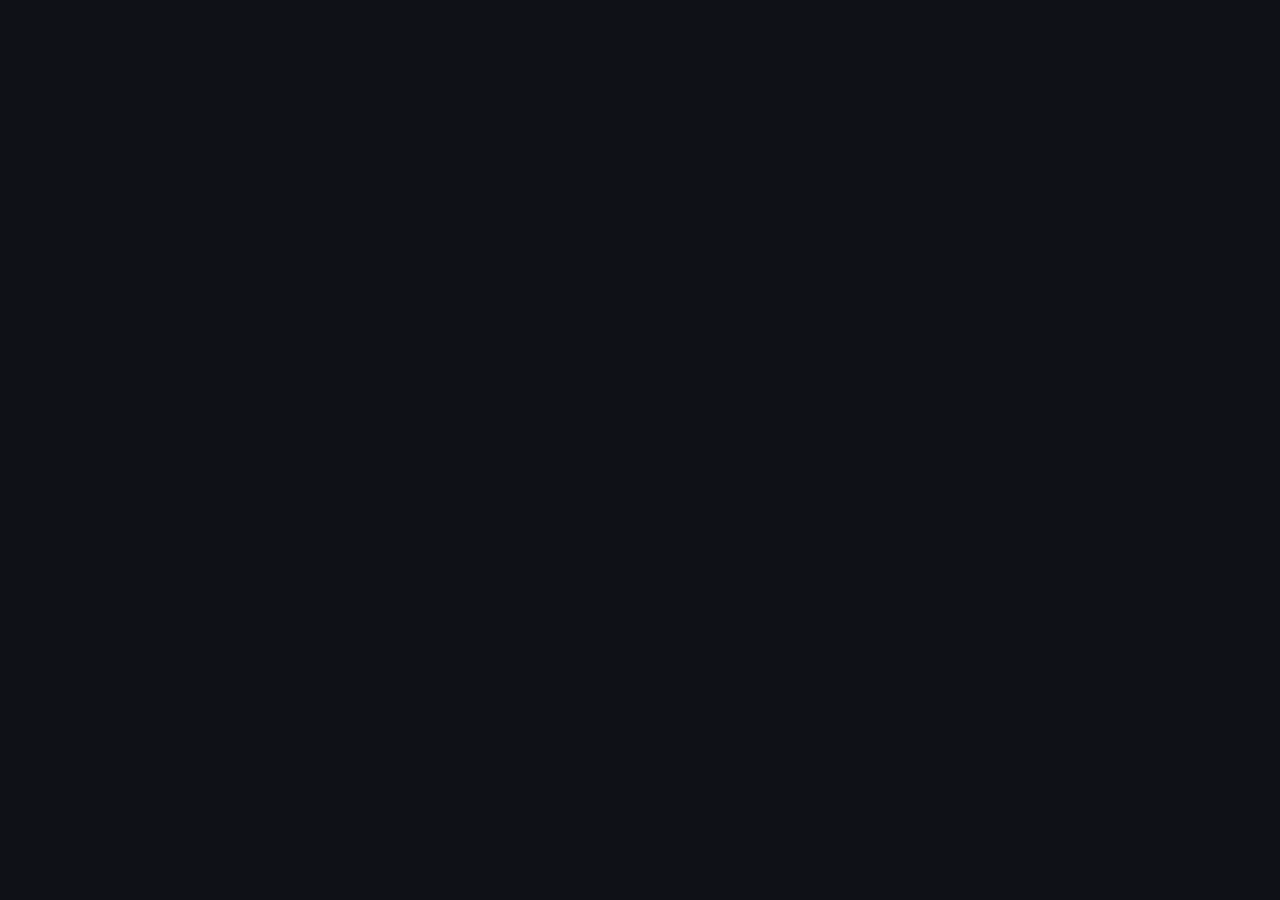
==== ru/index.html @ 12e65e0e "init: project structure Made-with: Cursor" ====
<!DOCTYPE html>
<html lang="en">
<head>
  <meta charset="UTF-8">
  <meta name="viewport" content="width=device-width, initial-scale=1.0">
  <title>AppHarbor Studio</title>
  <link rel="stylesheet" href="/assets/css/main.css">
</head>
<body>
  <!-- TODO: content -->
  <script src="/assets/js/i18n.js"></script>
  <script src="/assets/js/main.js"></script>
</body>
</html>
---- assets/css/main.css ----
:root {
  --color-bg:       #0F1117;
  --color-surface:  #1A1D27;
  --color-accent:   #4A9EFF;
  --color-accent-2: #00D4AA;
  --color-text:     #E8EAF0;
  --color-muted:    #8B90A0;

  --font-heading: 'Inter', sans-serif;
  --font-body:    'Inter', sans-serif;

  --radius:   12px;
  --radius-sm: 6px;
  --spacing:  1rem;
}

*, *::before, *::after { box-sizing: border-box; margin: 0; padding: 0; }
html { font-size: 16px; scroll-behavior: smooth; }
body { background: var(--color-bg); color: var(--color-text); font-family: var(--font-body); line-height: 1.6; }
img { max-width: 100%; display: block; }
a { color: var(--color-accent); text-decoration: none; }
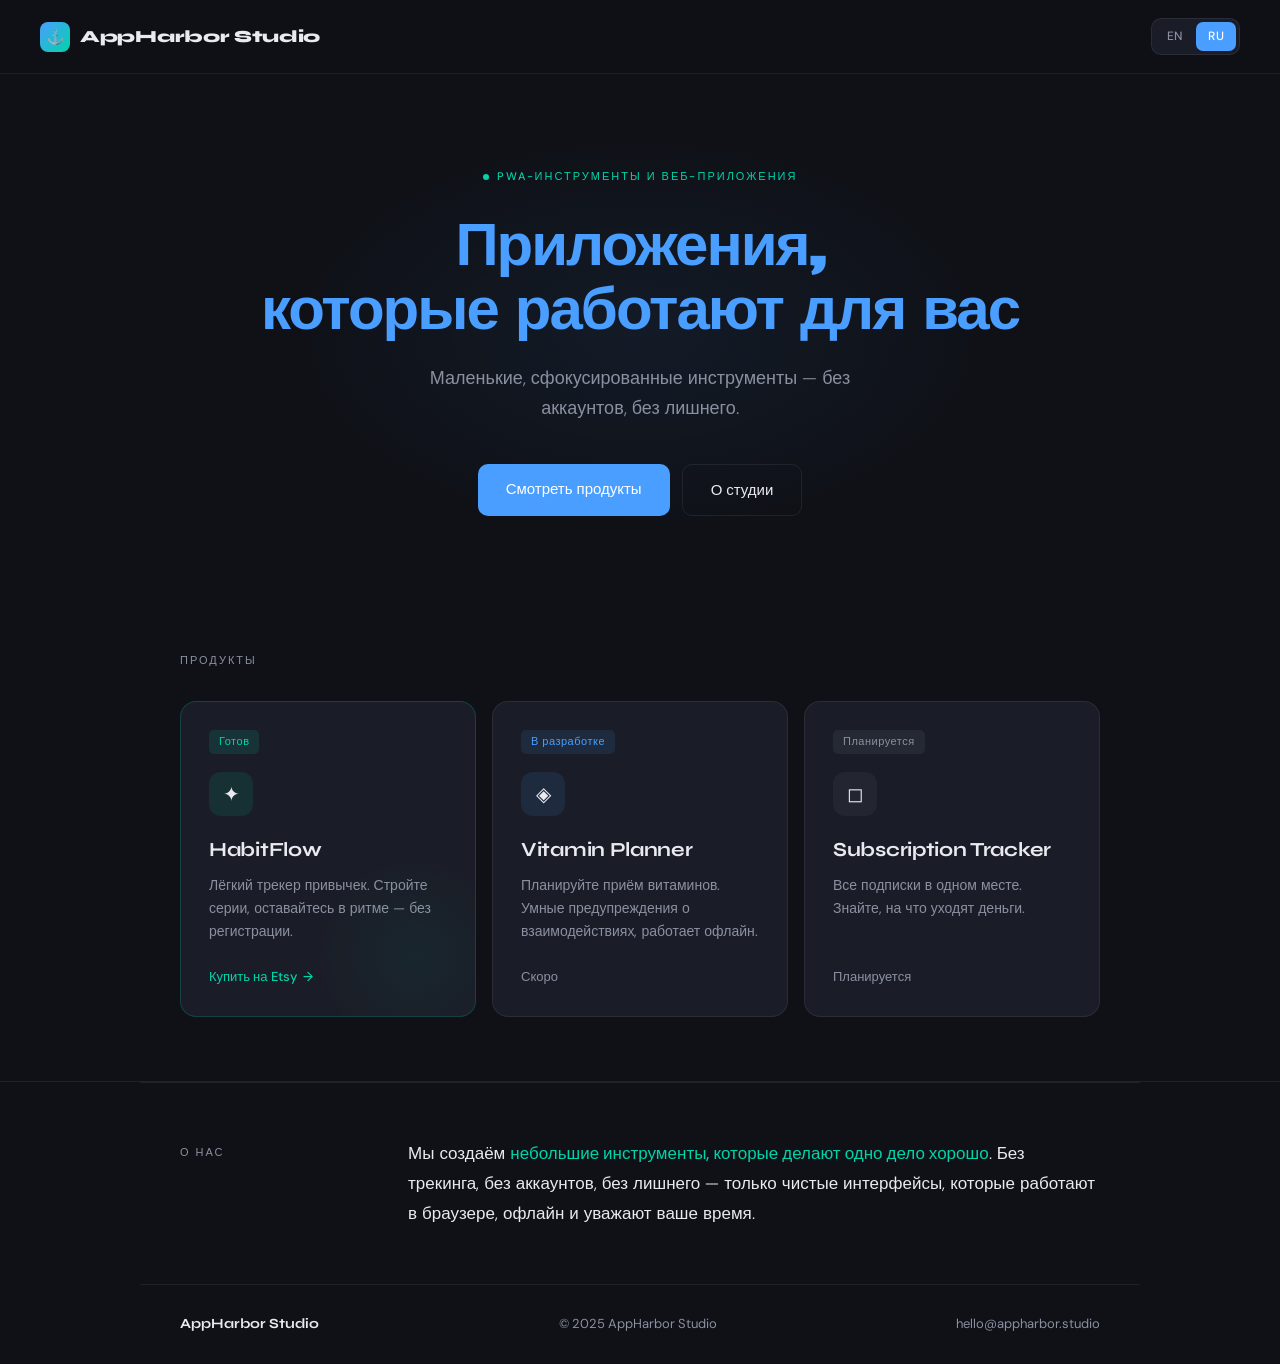
==== commit 711e42eb: "feat: homepage EN/RU, English-first landing, file://-safe paths Made-with: Cursor" ====
--- a/ru/index.html
+++ b/ru/index.html
@@ -1,14 +1,627 @@
 <!DOCTYPE html>
-<html lang="en">
+<html lang="ru">
 <head>
   <meta charset="UTF-8">
   <meta name="viewport" content="width=device-width, initial-scale=1.0">
-  <title>AppHarbor Studio</title>
-  <link rel="stylesheet" href="/assets/css/main.css">
+  <title>AppHarbor Studio — PWA-инструменты и веб-приложения</title>
+  <meta name="description" content="Небольшие PWA-инструменты, которые работают где угодно. Без аккаунтов и лишнего — приложения с офлайн-режимом, уважающие ваше время.">
+  <meta property="og:title" content="AppHarbor Studio">
+  <meta property="og:description" content="Небольшие PWA-инструменты, которые работают где угодно.">
+  <meta property="og:url" content="https://appharbor.studio/ru/">
+  <meta property="og:type" content="website">
+  <link rel="preconnect" href="https://fonts.googleapis.com">
+  <link rel="preconnect" href="https://fonts.gstatic.com" crossorigin>
+  <link href="https://fonts.googleapis.com/css2?family=Syne:wght@400;700;800&family=DM+Sans:ital,opsz,wght@0,9..40,300;0,9..40,400;0,9..40,500;1,9..40,300&display=swap" rel="stylesheet">
+  <style>
+    /* ─── Reset & variables ─── */
+    *, *::before, *::after { box-sizing: border-box; margin: 0; padding: 0; }
+
+    :root {
+      --color-bg:       #0F1117;
+      --color-surface:  #1A1D27;
+      --color-accent:   #4A9EFF;
+      --color-accent-2: #00D4AA;
+      --color-text:     #E8EAF0;
+      --color-muted:    #8B90A0;
+      --border:         rgba(255, 255, 255, 0.07);
+      --font-heading:   'Syne', sans-serif;
+      --font-body:      'DM Sans', sans-serif;
+      --radius:         16px;
+      --radius-sm:      10px;
+      --max-w:          1000px;
+    }
+
+    html { font-size: 16px; scroll-behavior: smooth; }
+
+    body {
+      background: var(--color-bg);
+      color: var(--color-text);
+      font-family: var(--font-body);
+      line-height: 1.6;
+      -webkit-font-smoothing: antialiased;
+    }
+
+    img { max-width: 100%; display: block; }
+    a { color: var(--color-accent); text-decoration: none; }
+
+    /* ─── Nav ─── */
+    .nav {
+      position: sticky;
+      top: 0;
+      z-index: 100;
+      display: flex;
+      align-items: center;
+      justify-content: space-between;
+      padding: 18px 40px;
+      border-bottom: 1px solid var(--border);
+      background: rgba(15, 17, 23, 0.88);
+      backdrop-filter: blur(14px);
+      -webkit-backdrop-filter: blur(14px);
+    }
+
+    .nav-logo {
+      display: flex;
+      align-items: center;
+      gap: 10px;
+      font-family: var(--font-heading);
+      font-weight: 800;
+      font-size: 17px;
+      letter-spacing: -0.3px;
+      color: var(--color-text);
+      text-decoration: none;
+    }
+
+    .nav-logo-icon {
+      width: 30px;
+      height: 30px;
+      border-radius: 8px;
+      background: linear-gradient(135deg, var(--color-accent) 0%, var(--color-accent-2) 100%);
+      display: flex;
+      align-items: center;
+      justify-content: center;
+      font-size: 15px;
+      flex-shrink: 0;
+    }
+
+    .lang-toggle {
+      display: flex;
+      gap: 2px;
+      background: var(--color-surface);
+      border: 1px solid var(--border);
+      border-radius: var(--radius-sm);
+      padding: 3px;
+    }
+
+    .lang-btn {
+      padding: 5px 12px;
+      border-radius: 7px;
+      font-size: 12px;
+      font-weight: 500;
+      letter-spacing: 0.3px;
+      cursor: pointer;
+      color: var(--color-muted);
+      border: none;
+      background: none;
+      font-family: var(--font-body);
+      transition: all 0.2s;
+    }
+
+    .lang-btn.active,
+    .lang-btn:hover {
+      background: var(--color-accent);
+      color: #fff;
+    }
+
+    .lang-toggle a.lang-btn {
+      color: var(--color-muted);
+    }
+
+    .lang-toggle a.lang-btn.active,
+    .lang-toggle a.lang-btn:hover {
+      color: #fff;
+    }
+
+    /* ─── Hero ─── */
+    .hero-wrap {
+      position: relative;
+      overflow: hidden;
+    }
+
+    .hero-glow {
+      position: absolute;
+      width: 700px;
+      height: 400px;
+      border-radius: 50%;
+      background: radial-gradient(ellipse, rgba(74, 158, 255, 0.07) 0%, transparent 70%);
+      left: 50%;
+      transform: translateX(-50%);
+      top: 60px;
+      pointer-events: none;
+    }
+
+    .hero {
+      padding: 88px 40px 72px;
+      max-width: var(--max-w);
+      margin: 0 auto;
+      text-align: center;
+      position: relative;
+    }
+
+    .hero-eyebrow {
+      display: inline-flex;
+      align-items: center;
+      gap: 8px;
+      font-size: 11px;
+      font-weight: 500;
+      letter-spacing: 2px;
+      text-transform: uppercase;
+      color: var(--color-accent-2);
+      margin-bottom: 28px;
+    }
+
+    .hero-eyebrow-dot {
+      width: 6px;
+      height: 6px;
+      border-radius: 50%;
+      background: var(--color-accent-2);
+      flex-shrink: 0;
+    }
+
+    .hero h1 {
+      font-family: var(--font-heading);
+      font-size: clamp(38px, 6vw, 60px);
+      font-weight: 800;
+      line-height: 1.07;
+      letter-spacing: -2px;
+      margin-bottom: 22px;
+    }
+
+    .hero h1 span { color: var(--color-accent); }
+
+    .hero-sub {
+      font-size: 18px;
+      color: var(--color-muted);
+      line-height: 1.65;
+      max-width: 500px;
+      margin: 0 auto 40px;
+      font-weight: 300;
+    }
+
+    .cta-group {
+      display: flex;
+      gap: 12px;
+      justify-content: center;
+      flex-wrap: wrap;
+    }
+
+    .btn-primary {
+      padding: 13px 28px;
+      background: var(--color-accent);
+      color: #fff;
+      border-radius: var(--radius-sm);
+      font-weight: 500;
+      font-size: 15px;
+      border: none;
+      cursor: pointer;
+      font-family: var(--font-body);
+      transition: opacity 0.2s, transform 0.15s;
+      text-decoration: none;
+      display: inline-block;
+    }
+
+    .btn-primary:hover { opacity: 0.85; transform: translateY(-1px); }
+    .btn-primary:active { transform: translateY(0); }
+
+    .btn-ghost {
+      padding: 13px 28px;
+      background: transparent;
+      color: var(--color-text);
+      border-radius: var(--radius-sm);
+      font-weight: 500;
+      font-size: 15px;
+      border: 1px solid var(--border);
+      cursor: pointer;
+      font-family: var(--font-body);
+      transition: border-color 0.2s, transform 0.15s;
+      text-decoration: none;
+      display: inline-block;
+    }
+
+    .btn-ghost:hover { border-color: rgba(255,255,255,0.2); transform: translateY(-1px); }
+
+    /* ─── Section shared ─── */
+    .section {
+      padding: 64px 40px;
+      max-width: var(--max-w);
+      margin: 0 auto;
+    }
+
+    .section-label {
+      font-size: 11px;
+      font-weight: 500;
+      letter-spacing: 2px;
+      text-transform: uppercase;
+      color: var(--color-muted);
+      margin-bottom: 32px;
+    }
+
+    /* ─── Products ─── */
+    .products-grid {
+      display: grid;
+      grid-template-columns: repeat(auto-fit, minmax(280px, 1fr));
+      gap: 16px;
+    }
+
+    .product-card {
+      background: var(--color-surface);
+      border: 1px solid var(--border);
+      border-radius: var(--radius);
+      padding: 28px;
+      cursor: pointer;
+      transition: border-color 0.25s, transform 0.25s;
+      position: relative;
+      overflow: hidden;
+      display: flex;
+      flex-direction: column;
+    }
+
+    .product-card:hover {
+      border-color: rgba(74, 158, 255, 0.3);
+      transform: translateY(-2px);
+    }
+
+    .product-card.ready { border-color: rgba(0, 212, 170, 0.2); }
+    .product-card.ready:hover { border-color: rgba(0, 212, 170, 0.45); }
+
+    .card-glow {
+      position: absolute;
+      width: 200px;
+      height: 200px;
+      border-radius: 50%;
+      background: radial-gradient(ellipse, rgba(0, 212, 170, 0.05) 0%, transparent 70%);
+      right: -40px;
+      bottom: -40px;
+      pointer-events: none;
+    }
+
+    .card-tag {
+      display: inline-block;
+      padding: 3px 10px;
+      border-radius: 5px;
+      font-size: 11px;
+      font-weight: 500;
+      letter-spacing: 0.5px;
+      margin-bottom: 18px;
+      align-self: flex-start;
+    }
+
+    .tag-ready    { background: rgba(0, 212, 170, 0.12); color: var(--color-accent-2); }
+    .tag-building { background: rgba(74, 158, 255, 0.10); color: var(--color-accent); }
+    .tag-planned  { background: rgba(139, 144, 160, 0.10); color: var(--color-muted); }
+
+    .card-icon {
+      width: 44px;
+      height: 44px;
+      border-radius: 12px;
+      margin-bottom: 18px;
+      display: flex;
+      align-items: center;
+      justify-content: center;
+      font-size: 20px;
+      flex-shrink: 0;
+    }
+
+    .icon-habit   { background: rgba(0, 212, 170, 0.10); }
+    .icon-vitamin { background: rgba(74, 158, 255, 0.10); }
+    .icon-sub     { background: rgba(139, 144, 160, 0.08); }
+
+    .card-title {
+      font-family: var(--font-heading);
+      font-size: 20px;
+      font-weight: 700;
+      letter-spacing: -0.3px;
+      margin-bottom: 8px;
+    }
+
+    .card-desc {
+      font-size: 14px;
+      color: var(--color-muted);
+      line-height: 1.65;
+      margin-bottom: 24px;
+      flex: 1;
+    }
+
+    .card-link {
+      display: inline-flex;
+      align-items: center;
+      gap: 6px;
+      font-size: 13px;
+      font-weight: 500;
+      color: var(--color-accent-2);
+      transition: gap 0.2s;
+      align-self: flex-start;
+    }
+
+    .card-link:hover { gap: 10px; }
+    .card-link.muted { color: var(--color-muted); pointer-events: none; }
+
+    .card-arrow {
+      display: inline-block;
+      transition: transform 0.2s;
+    }
+
+    .card-link:hover .card-arrow { transform: translateX(3px); }
+
+    /* ─── Philosophy ─── */
+    .philosophy {
+      padding: 56px 40px;
+      max-width: var(--max-w);
+      margin: 0 auto;
+      border-top: 1px solid var(--border);
+    }
+
+    .phil-grid {
+      display: grid;
+      grid-template-columns: 180px 1fr;
+      gap: 48px;
+      align-items: start;
+    }
+
+    .phil-label {
+      font-size: 11px;
+      font-weight: 500;
+      letter-spacing: 2px;
+      text-transform: uppercase;
+      color: var(--color-muted);
+      padding-top: 5px;
+    }
+
+    .phil-text {
+      font-size: 17px;
+      color: var(--color-text);
+      line-height: 1.75;
+      font-weight: 300;
+    }
+
+    .phil-text strong {
+      color: var(--color-accent-2);
+      font-weight: 500;
+    }
+
+    /* ─── Footer ─── */
+    footer {
+      border-top: 1px solid var(--border);
+      padding: 28px 40px;
+      max-width: var(--max-w);
+      margin: 0 auto;
+      display: flex;
+      justify-content: space-between;
+      align-items: center;
+      flex-wrap: wrap;
+      gap: 12px;
+    }
+
+    .footer-logo {
+      font-family: var(--font-heading);
+      font-size: 14px;
+      font-weight: 700;
+      color: var(--color-text);
+    }
+
+    .footer-copy { font-size: 13px; color: var(--color-muted); }
+
+    .footer-link {
+      font-size: 13px;
+      color: var(--color-muted);
+      text-decoration: none;
+      transition: color 0.2s;
+    }
+
+    .footer-link:hover { color: var(--color-text); }
+
+    /* ─── Divider ─── */
+    .divider { border: none; border-top: 1px solid var(--border); }
+
+    /* ─── Responsive ─── */
+    @media (max-width: 640px) {
+      .nav { padding: 16px 20px; }
+      .hero { padding: 60px 20px 52px; }
+      .section { padding: 48px 20px; }
+      .philosophy { padding: 40px 20px; }
+      footer { padding: 24px 20px; }
+
+      .phil-grid { grid-template-columns: 1fr; gap: 14px; }
+      .products-grid { grid-template-columns: 1fr; }
+    }
+  </style>
 </head>
 <body>
-  <!-- TODO: content -->
-  <script src="/assets/js/i18n.js"></script>
-  <script src="/assets/js/main.js"></script>
+
+  <!-- NAV -->
+  <header>
+    <nav class="nav">
+      <a href="./" class="nav-logo">
+        <div class="nav-logo-icon">⚓</div>
+        AppHarbor Studio
+      </a>
+      <div class="lang-toggle" role="group" aria-label="Переключатель языка">
+        <a href="../index.html" class="lang-btn" aria-label="English" onclick="localStorage.setItem('appharbor-lang','en')">EN</a>
+        <a href="./" class="lang-btn active" aria-current="page" aria-label="Русский">RU</a>
+      </div>
+    </nav>
+  </header>
+
+  <!-- HERO -->
+  <div class="hero-wrap">
+    <div class="hero-glow" aria-hidden="true"></div>
+    <section class="hero" aria-labelledby="hero-title">
+      <div class="hero-eyebrow">
+        <div class="hero-eyebrow-dot" aria-hidden="true"></div>
+        <span data-i18n="hero.eyebrow">PWA-инструменты и веб-приложения</span>
+      </div>
+      <h1 id="hero-title">
+        <span data-i18n="hero.title.line1">Приложения,</span><br>
+        <span data-i18n="hero.title.line2">которые работают <span style="color:var(--color-accent)">для вас</span></span>
+      </h1>
+      <p class="hero-sub" data-i18n="hero.sub">
+        Маленькие, сфокусированные инструменты — без аккаунтов, без лишнего.
+      </p>
+      <div class="cta-group">
+        <a href="#products" class="btn-primary" data-i18n="hero.cta.primary">Смотреть продукты</a>
+        <a href="#about" class="btn-ghost" data-i18n="hero.cta.secondary">О студии</a>
+      </div>
+    </section>
+  </div>
+
+  <!-- PRODUCTS -->
+  <section class="section" id="products" aria-labelledby="products-heading">
+    <div class="section-label" id="products-heading" data-i18n="products.label">Продукты</div>
+    <div class="products-grid">
+
+      <!-- HabitFlow -->
+      <article class="product-card ready">
+        <div class="card-glow" aria-hidden="true"></div>
+        <span class="card-tag tag-ready" data-i18n="card.tag.ready">Готов</span>
+        <div class="card-icon icon-habit" aria-hidden="true">✦</div>
+        <h2 class="card-title">HabitFlow</h2>
+        <p class="card-desc" data-i18n="card.habitflow.desc">
+          Лёгкий трекер привычек. Стройте серии, оставайтесь в ритме — без регистрации.
+        </p>
+        <a href="https://habitflow.appharbor.studio" class="card-link">
+          <span data-i18n="card.habitflow.cta">Купить на Etsy</span>
+          <span class="card-arrow" aria-hidden="true">→</span>
+        </a>
+      </article>
+
+      <!-- Vitamin Planner -->
+      <article class="product-card">
+        <span class="card-tag tag-building" data-i18n="card.tag.building">В разработке</span>
+        <div class="card-icon icon-vitamin" aria-hidden="true">◈</div>
+        <h2 class="card-title">Vitamin Planner</h2>
+        <p class="card-desc" data-i18n="card.vitamins.desc">
+          Планируйте приём витаминов. Умные предупреждения о взаимодействиях, работает офлайн.
+        </p>
+        <span class="card-link muted" data-i18n="card.tag.soon">Скоро</span>
+      </article>
+
+      <!-- Subscription Tracker -->
+      <article class="product-card">
+        <span class="card-tag tag-planned" data-i18n="card.tag.planned">Планируется</span>
+        <div class="card-icon icon-sub" aria-hidden="true">◻</div>
+        <h2 class="card-title">Subscription Tracker</h2>
+        <p class="card-desc" data-i18n="card.sub.desc">
+          Все подписки в одном месте. Знайте, на что уходят деньги.
+        </p>
+        <span class="card-link muted" data-i18n="card.tag.planned">Планируется</span>
+      </article>
+
+    </div>
+  </section>
+
+  <hr class="divider">
+
+  <!-- PHILOSOPHY / ABOUT -->
+  <section class="philosophy" id="about" aria-labelledby="about-heading">
+    <div class="phil-grid">
+      <div class="phil-label" id="about-heading" data-i18n="about.label">О нас</div>
+      <p class="phil-text" data-i18n="about.text">
+        Мы создаём <strong>небольшие инструменты, которые делают одно дело хорошо</strong>. Без трекинга, без аккаунтов,
+        без лишнего — только чистые интерфейсы, которые работают в браузере, офлайн и
+        уважают ваше время.
+      </p>
+    </div>
+  </section>
+
+  <!-- FOOTER -->
+  <footer>
+    <span class="footer-logo">AppHarbor Studio</span>
+    <span class="footer-copy">© 2025 AppHarbor Studio</span>
+    <a href="mailto:hello@appharbor.studio" class="footer-link">hello@appharbor.studio</a>
+  </footer>
+
+  <script>
+    // ─── i18n ───────────────────────────────────────────────
+    const translations = {
+      en: {
+        'hero.eyebrow':          'PWA Tools & Web Apps',
+        'hero.title.line1':      'Apps that',
+        'hero.title.line2':      'work for you',
+        'hero.sub':              'Small, focused tools built to run anywhere — no accounts, no clutter, no noise.',
+        'hero.cta.primary':      'Browse products',
+        'hero.cta.secondary':    'About the studio',
+        'products.label':        'Products',
+        'card.tag.ready':        'Ready',
+        'card.tag.building':     'In development',
+        'card.tag.planned':      'Planned',
+        'card.tag.soon':         'Coming soon',
+        'card.habitflow.desc':   'A lightweight habit tracker. Build streaks, stay consistent — no account required.',
+        'card.habitflow.cta':    'Get it on Etsy',
+        'card.vitamins.desc':    'Plan and track your supplement routine. Smart interaction warnings, offline-first.',
+        'card.sub.desc':         'See all your subscriptions in one place. Know what you\'re spending before it hurts.',
+        'about.label':           'About',
+        'about.text':            'We build small tools that do one thing well. No telemetry, no accounts, no friction — just clean interfaces that run in your browser, work offline, and respect your time.',
+      },
+      ru: {
+        'hero.eyebrow':          'PWA-инструменты и веб-приложения',
+        'hero.title.line1':      'Приложения,',
+        'hero.title.line2':      'которые работают для вас',
+        'hero.sub':              'Маленькие, сфокусированные инструменты — без аккаунтов, без лишнего.',
+        'hero.cta.primary':      'Смотреть продукты',
+        'hero.cta.secondary':    'О студии',
+        'products.label':        'Продукты',
+        'card.tag.ready':        'Готов',
+        'card.tag.building':     'В разработке',
+        'card.tag.planned':      'Планируется',
+        'card.tag.soon':         'Скоро',
+        'card.habitflow.desc':   'Лёгкий трекер привычек. Стройте серии, оставайтесь в ритме — без регистрации.',
+        'card.habitflow.cta':    'Купить на Etsy',
+        'card.vitamins.desc':    'Планируйте приём витаминов. Умные предупреждения о взаимодействиях, работает офлайн.',
+        'card.sub.desc':         'Все подписки в одном месте. Знайте, на что уходят деньги.',
+        'about.label':           'О нас',
+        'about.text':            'Мы создаём небольшие инструменты, которые делают одно дело хорошо. Без трекинга, без аккаунтов, без лишнего — только чистые интерфейсы, которые работают в браузере, офлайн и уважают ваше время.',
+      }
+    };
+
+    function setLang(lang) {
+      document.querySelectorAll('.lang-btn').forEach(btn => {
+        btn.classList.toggle('active', btn.textContent.trim().toLowerCase() === lang);
+      });
+
+      document.querySelectorAll('[data-i18n]').forEach(el => {
+        const key = el.dataset.i18n;
+        if (translations[lang]?.[key]) {
+          if (key === 'hero.title.line2') {
+            const t = translations[lang][key];
+            if (lang === 'en') {
+              el.innerHTML = t.replace(
+                'for you',
+                '<span style="color:var(--color-accent)">for you</span>'
+              );
+            } else {
+              el.innerHTML = t.replace(
+                'для вас',
+                '<span style="color:var(--color-accent)">для вас</span>'
+              );
+            }
+          } else if (key === 'about.text') {
+            if (lang === 'en') {
+              el.innerHTML = `We build <strong>small tools that do one thing well</strong>. No telemetry, no accounts, no friction — just clean interfaces that run in your browser, work offline, and respect your time.`;
+            } else {
+              el.innerHTML = `Мы создаём <strong>небольшие инструменты, которые делают одно дело хорошо</strong>. Без трекинга, без аккаунтов, без лишнего — только чистые интерфейсы, которые работают в браузере, офлайн и уважают ваше время.`;
+            }
+          } else {
+            el.textContent = translations[lang][key];
+          }
+        }
+      });
+
+      document.documentElement.lang = lang;
+      localStorage.setItem('appharbor-lang', lang);
+    }
+
+    document.addEventListener('DOMContentLoaded', () => {
+      setLang('ru');
+    });
+  </script>
 </body>
 </html>
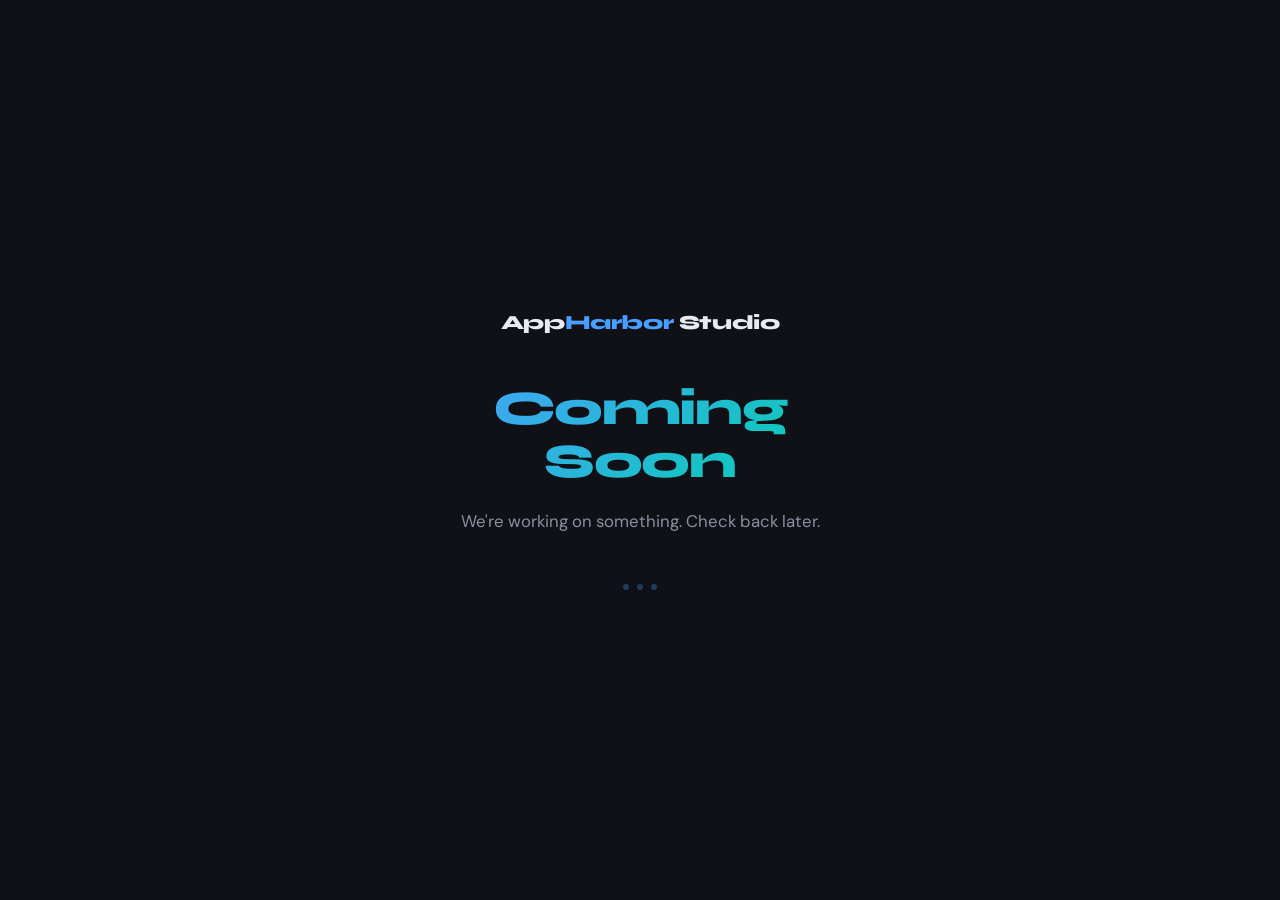
==== commit 22f68c78: "chore: replace all pages with Coming Soon stub Co-Authored-By: Claude Sonnet 4.6 <noreply@anthropic." ====
--- a/ru/index.html
+++ b/ru/index.html
@@ -1,627 +1,135 @@
 <!DOCTYPE html>
-<html lang="ru">
+<html lang="en">
 <head>
   <meta charset="UTF-8">
   <meta name="viewport" content="width=device-width, initial-scale=1.0">
-  <title>AppHarbor Studio — PWA-инструменты и веб-приложения</title>
-  <meta name="description" content="Небольшие PWA-инструменты, которые работают где угодно. Без аккаунтов и лишнего — приложения с офлайн-режимом, уважающие ваше время.">
+  <title>AppHarbor Studio — Coming Soon</title>
+  <meta name="description" content="AppHarbor Studio is being updated. Coming soon in English.">
   <meta property="og:title" content="AppHarbor Studio">
-  <meta property="og:description" content="Небольшие PWA-инструменты, которые работают где угодно.">
-  <meta property="og:url" content="https://appharbor.studio/ru/">
+  <meta property="og:description" content="Coming soon in English.">
+  <meta property="og:url" content="https://appharbor.studio">
   <meta property="og:type" content="website">
   <link rel="preconnect" href="https://fonts.googleapis.com">
   <link rel="preconnect" href="https://fonts.gstatic.com" crossorigin>
   <link href="https://fonts.googleapis.com/css2?family=Syne:wght@400;700;800&family=DM+Sans:ital,opsz,wght@0,9..40,300;0,9..40,400;0,9..40,500;1,9..40,300&display=swap" rel="stylesheet">
   <style>
-    /* ─── Reset & variables ─── */
     *, *::before, *::after { box-sizing: border-box; margin: 0; padding: 0; }
 
     :root {
-      --color-bg:       #0F1117;
-      --color-surface:  #1A1D27;
-      --color-accent:   #4A9EFF;
-      --color-accent-2: #00D4AA;
-      --color-text:     #E8EAF0;
-      --color-muted:    #8B90A0;
-      --border:         rgba(255, 255, 255, 0.07);
-      --font-heading:   'Syne', sans-serif;
-      --font-body:      'DM Sans', sans-serif;
-      --radius:         16px;
-      --radius-sm:      10px;
-      --max-w:          1000px;
+      --color-bg:      #0F1117;
+      --color-surface: #1A1D27;
+      --color-accent:  #4A9EFF;
+      --color-accent-2:#00D4AA;
+      --color-text:    #E8EAF0;
+      --color-muted:   #8B90A0;
+      --font-heading:  'Syne', sans-serif;
+      --font-body:     'DM Sans', sans-serif;
     }
 
-    html { font-size: 16px; scroll-behavior: smooth; }
+    html, body {
+      height: 100%;
+    }
 
     body {
       background: var(--color-bg);
       color: var(--color-text);
       font-family: var(--font-body);
-      line-height: 1.6;
-      -webkit-font-smoothing: antialiased;
-    }
-
-    img { max-width: 100%; display: block; }
-    a { color: var(--color-accent); text-decoration: none; }
-
-    /* ─── Nav ─── */
-    .nav {
-      position: sticky;
-      top: 0;
-      z-index: 100;
-      display: flex;
-      align-items: center;
-      justify-content: space-between;
-      padding: 18px 40px;
-      border-bottom: 1px solid var(--border);
-      background: rgba(15, 17, 23, 0.88);
-      backdrop-filter: blur(14px);
-      -webkit-backdrop-filter: blur(14px);
-    }
-
-    .nav-logo {
-      display: flex;
-      align-items: center;
-      gap: 10px;
-      font-family: var(--font-heading);
-      font-weight: 800;
-      font-size: 17px;
-      letter-spacing: -0.3px;
-      color: var(--color-text);
-      text-decoration: none;
-    }
-
-    .nav-logo-icon {
-      width: 30px;
-      height: 30px;
-      border-radius: 8px;
-      background: linear-gradient(135deg, var(--color-accent) 0%, var(--color-accent-2) 100%);
       display: flex;
       align-items: center;
       justify-content: center;
-      font-size: 15px;
-      flex-shrink: 0;
+      min-height: 100vh;
+      padding: 2rem;
     }
 
-    .lang-toggle {
-      display: flex;
-      gap: 2px;
-      background: var(--color-surface);
-      border: 1px solid var(--border);
-      border-radius: var(--radius-sm);
-      padding: 3px;
+    .container {
+      text-align: center;
+      max-width: 480px;
     }
 
-    .lang-btn {
-      padding: 5px 12px;
-      border-radius: 7px;
-      font-size: 12px;
-      font-weight: 500;
-      letter-spacing: 0.3px;
-      cursor: pointer;
-      color: var(--color-muted);
-      border: none;
-      background: none;
-      font-family: var(--font-body);
-      transition: all 0.2s;
+    .logo {
+      font-family: var(--font-heading);
+      font-weight: 800;
+      font-size: 1.25rem;
+      letter-spacing: -0.02em;
+      margin-bottom: 3rem;
+      color: var(--color-text);
     }
 
-    .lang-btn.active,
-    .lang-btn:hover {
-      background: var(--color-accent);
-      color: #fff;
+    .logo span {
+      color: var(--color-accent);
     }
 
-    .lang-toggle a.lang-btn {
-      color: var(--color-muted);
+    .badge {
+      display: inline-block;
+      background: rgba(74, 158, 255, 0.12);
+      border: 1px solid rgba(74, 158, 255, 0.25);
+      color: var(--color-accent);
+      font-family: var(--font-body);
+      font-size: 0.75rem;
+      font-weight: 500;
+      letter-spacing: 0.08em;
+      text-transform: uppercase;
+      padding: 0.35rem 0.9rem;
+      border-radius: 100px;
+      margin-bottom: 2rem;
     }
 
-    .lang-toggle a.lang-btn.active,
-    .lang-toggle a.lang-btn:hover {
-      color: #fff;
+    h1 {
+      font-family: var(--font-heading);
+      font-weight: 800;
+      font-size: clamp(2rem, 6vw, 3rem);
+      line-height: 1.1;
+      letter-spacing: -0.03em;
+      margin-bottom: 1.25rem;
     }
 
-    /* ─── Hero ─── */
-    .hero-wrap {
-      position: relative;
-      overflow: hidden;
+    .gradient {
+      background: linear-gradient(135deg, var(--color-accent), var(--color-accent-2));
+      -webkit-background-clip: text;
+      -webkit-text-fill-color: transparent;
+      background-clip: text;
     }
 
-    .hero-glow {
-      position: absolute;
-      width: 700px;
-      height: 400px;
-      border-radius: 50%;
-      background: radial-gradient(ellipse, rgba(74, 158, 255, 0.07) 0%, transparent 70%);
-      left: 50%;
-      transform: translateX(-50%);
-      top: 60px;
-      pointer-events: none;
+    p {
+      color: var(--color-muted);
+      font-size: 1.05rem;
+      line-height: 1.65;
     }
 
-    .hero {
-      padding: 88px 40px 72px;
-      max-width: var(--max-w);
-      margin: 0 auto;
-      text-align: center;
-      position: relative;
+    .dots {
+      display: flex;
+      justify-content: center;
+      gap: 0.5rem;
+      margin-top: 3rem;
     }
 
-    .hero-eyebrow {
-      display: inline-flex;
-      align-items: center;
-      gap: 8px;
-      font-size: 11px;
-      font-weight: 500;
-      letter-spacing: 2px;
-      text-transform: uppercase;
-      color: var(--color-accent-2);
-      margin-bottom: 28px;
-    }
-
-    .hero-eyebrow-dot {
+    .dot {
       width: 6px;
       height: 6px;
       border-radius: 50%;
-      background: var(--color-accent-2);
-      flex-shrink: 0;
+      background: var(--color-accent);
+      opacity: 0.3;
+      animation: pulse 1.4s ease-in-out infinite;
     }
+    .dot:nth-child(2) { animation-delay: 0.2s; }
+    .dot:nth-child(3) { animation-delay: 0.4s; }
 
-    .hero h1 {
-      font-family: var(--font-heading);
-      font-size: clamp(38px, 6vw, 60px);
-      font-weight: 800;
-      line-height: 1.07;
-      letter-spacing: -2px;
-      margin-bottom: 22px;
-    }
-
-    .hero h1 span { color: var(--color-accent); }
-
-    .hero-sub {
-      font-size: 18px;
-      color: var(--color-muted);
-      line-height: 1.65;
-      max-width: 500px;
-      margin: 0 auto 40px;
-      font-weight: 300;
-    }
-
-    .cta-group {
-      display: flex;
-      gap: 12px;
-      justify-content: center;
-      flex-wrap: wrap;
-    }
-
-    .btn-primary {
-      padding: 13px 28px;
-      background: var(--color-accent);
-      color: #fff;
-      border-radius: var(--radius-sm);
-      font-weight: 500;
-      font-size: 15px;
-      border: none;
-      cursor: pointer;
-      font-family: var(--font-body);
-      transition: opacity 0.2s, transform 0.15s;
-      text-decoration: none;
-      display: inline-block;
-    }
-
-    .btn-primary:hover { opacity: 0.85; transform: translateY(-1px); }
-    .btn-primary:active { transform: translateY(0); }
-
-    .btn-ghost {
-      padding: 13px 28px;
-      background: transparent;
-      color: var(--color-text);
-      border-radius: var(--radius-sm);
-      font-weight: 500;
-      font-size: 15px;
-      border: 1px solid var(--border);
-      cursor: pointer;
-      font-family: var(--font-body);
-      transition: border-color 0.2s, transform 0.15s;
-      text-decoration: none;
-      display: inline-block;
-    }
-
-    .btn-ghost:hover { border-color: rgba(255,255,255,0.2); transform: translateY(-1px); }
-
-    /* ─── Section shared ─── */
-    .section {
-      padding: 64px 40px;
-      max-width: var(--max-w);
-      margin: 0 auto;
-    }
-
-    .section-label {
-      font-size: 11px;
-      font-weight: 500;
-      letter-spacing: 2px;
-      text-transform: uppercase;
-      color: var(--color-muted);
-      margin-bottom: 32px;
-    }
-
-    /* ─── Products ─── */
-    .products-grid {
-      display: grid;
-      grid-template-columns: repeat(auto-fit, minmax(280px, 1fr));
-      gap: 16px;
-    }
-
-    .product-card {
-      background: var(--color-surface);
-      border: 1px solid var(--border);
-      border-radius: var(--radius);
-      padding: 28px;
-      cursor: pointer;
-      transition: border-color 0.25s, transform 0.25s;
-      position: relative;
-      overflow: hidden;
-      display: flex;
-      flex-direction: column;
-    }
-
-    .product-card:hover {
-      border-color: rgba(74, 158, 255, 0.3);
-      transform: translateY(-2px);
-    }
-
-    .product-card.ready { border-color: rgba(0, 212, 170, 0.2); }
-    .product-card.ready:hover { border-color: rgba(0, 212, 170, 0.45); }
-
-    .card-glow {
-      position: absolute;
-      width: 200px;
-      height: 200px;
-      border-radius: 50%;
-      background: radial-gradient(ellipse, rgba(0, 212, 170, 0.05) 0%, transparent 70%);
-      right: -40px;
-      bottom: -40px;
-      pointer-events: none;
-    }
-
-    .card-tag {
-      display: inline-block;
-      padding: 3px 10px;
-      border-radius: 5px;
-      font-size: 11px;
-      font-weight: 500;
-      letter-spacing: 0.5px;
-      margin-bottom: 18px;
-      align-self: flex-start;
-    }
-
-    .tag-ready    { background: rgba(0, 212, 170, 0.12); color: var(--color-accent-2); }
-    .tag-building { background: rgba(74, 158, 255, 0.10); color: var(--color-accent); }
-    .tag-planned  { background: rgba(139, 144, 160, 0.10); color: var(--color-muted); }
-
-    .card-icon {
-      width: 44px;
-      height: 44px;
-      border-radius: 12px;
-      margin-bottom: 18px;
-      display: flex;
-      align-items: center;
-      justify-content: center;
-      font-size: 20px;
-      flex-shrink: 0;
-    }
-
-    .icon-habit   { background: rgba(0, 212, 170, 0.10); }
-    .icon-vitamin { background: rgba(74, 158, 255, 0.10); }
-    .icon-sub     { background: rgba(139, 144, 160, 0.08); }
-
-    .card-title {
-      font-family: var(--font-heading);
-      font-size: 20px;
-      font-weight: 700;
-      letter-spacing: -0.3px;
-      margin-bottom: 8px;
-    }
-
-    .card-desc {
-      font-size: 14px;
-      color: var(--color-muted);
-      line-height: 1.65;
-      margin-bottom: 24px;
-      flex: 1;
-    }
-
-    .card-link {
-      display: inline-flex;
-      align-items: center;
-      gap: 6px;
-      font-size: 13px;
-      font-weight: 500;
-      color: var(--color-accent-2);
-      transition: gap 0.2s;
-      align-self: flex-start;
-    }
-
-    .card-link:hover { gap: 10px; }
-    .card-link.muted { color: var(--color-muted); pointer-events: none; }
-
-    .card-arrow {
-      display: inline-block;
-      transition: transform 0.2s;
-    }
-
-    .card-link:hover .card-arrow { transform: translateX(3px); }
-
-    /* ─── Philosophy ─── */
-    .philosophy {
-      padding: 56px 40px;
-      max-width: var(--max-w);
-      margin: 0 auto;
-      border-top: 1px solid var(--border);
-    }
-
-    .phil-grid {
-      display: grid;
-      grid-template-columns: 180px 1fr;
-      gap: 48px;
-      align-items: start;
-    }
-
-    .phil-label {
-      font-size: 11px;
-      font-weight: 500;
-      letter-spacing: 2px;
-      text-transform: uppercase;
-      color: var(--color-muted);
-      padding-top: 5px;
-    }
-
-    .phil-text {
-      font-size: 17px;
-      color: var(--color-text);
-      line-height: 1.75;
-      font-weight: 300;
-    }
-
-    .phil-text strong {
-      color: var(--color-accent-2);
-      font-weight: 500;
-    }
-
-    /* ─── Footer ─── */
-    footer {
-      border-top: 1px solid var(--border);
-      padding: 28px 40px;
-      max-width: var(--max-w);
-      margin: 0 auto;
-      display: flex;
-      justify-content: space-between;
-      align-items: center;
-      flex-wrap: wrap;
-      gap: 12px;
-    }
-
-    .footer-logo {
-      font-family: var(--font-heading);
-      font-size: 14px;
-      font-weight: 700;
-      color: var(--color-text);
-    }
-
-    .footer-copy { font-size: 13px; color: var(--color-muted); }
-
-    .footer-link {
-      font-size: 13px;
-      color: var(--color-muted);
-      text-decoration: none;
-      transition: color 0.2s;
-    }
-
-    .footer-link:hover { color: var(--color-text); }
-
-    /* ─── Divider ─── */
-    .divider { border: none; border-top: 1px solid var(--border); }
-
-    /* ─── Responsive ─── */
-    @media (max-width: 640px) {
-      .nav { padding: 16px 20px; }
-      .hero { padding: 60px 20px 52px; }
-      .section { padding: 48px 20px; }
-      .philosophy { padding: 40px 20px; }
-      footer { padding: 24px 20px; }
-
-      .phil-grid { grid-template-columns: 1fr; gap: 14px; }
-      .products-grid { grid-template-columns: 1fr; }
+    @keyframes pulse {
+      0%, 100% { opacity: 0.3; transform: scale(1); }
+      50%       { opacity: 1;   transform: scale(1.3); }
     }
   </style>
 </head>
 <body>
-
-  <!-- NAV -->
-  <header>
-    <nav class="nav">
-      <a href="./" class="nav-logo">
-        <div class="nav-logo-icon">⚓</div>
-        AppHarbor Studio
-      </a>
-      <div class="lang-toggle" role="group" aria-label="Переключатель языка">
-        <a href="../index.html" class="lang-btn" aria-label="English" onclick="localStorage.setItem('appharbor-lang','en')">EN</a>
-        <a href="./" class="lang-btn active" aria-current="page" aria-label="Русский">RU</a>
-      </div>
-    </nav>
-  </header>
-
-  <!-- HERO -->
-  <div class="hero-wrap">
-    <div class="hero-glow" aria-hidden="true"></div>
-    <section class="hero" aria-labelledby="hero-title">
-      <div class="hero-eyebrow">
-        <div class="hero-eyebrow-dot" aria-hidden="true"></div>
-        <span data-i18n="hero.eyebrow">PWA-инструменты и веб-приложения</span>
-      </div>
-      <h1 id="hero-title">
-        <span data-i18n="hero.title.line1">Приложения,</span><br>
-        <span data-i18n="hero.title.line2">которые работают <span style="color:var(--color-accent)">для вас</span></span>
-      </h1>
-      <p class="hero-sub" data-i18n="hero.sub">
-        Маленькие, сфокусированные инструменты — без аккаунтов, без лишнего.
-      </p>
-      <div class="cta-group">
-        <a href="#products" class="btn-primary" data-i18n="hero.cta.primary">Смотреть продукты</a>
-        <a href="#about" class="btn-ghost" data-i18n="hero.cta.secondary">О студии</a>
-      </div>
-    </section>
+  <div class="container">
+    <div class="logo">App<span>Harbor</span> Studio</div>
+    <h1 class="gradient">Coming Soon</h1>
+    <p>We're working on something. Check back later.</p>
+    <div class="dots">
+      <div class="dot"></div>
+      <div class="dot"></div>
+      <div class="dot"></div>
+    </div>
   </div>
-
-  <!-- PRODUCTS -->
-  <section class="section" id="products" aria-labelledby="products-heading">
-    <div class="section-label" id="products-heading" data-i18n="products.label">Продукты</div>
-    <div class="products-grid">
-
-      <!-- HabitFlow -->
-      <article class="product-card ready">
-        <div class="card-glow" aria-hidden="true"></div>
-        <span class="card-tag tag-ready" data-i18n="card.tag.ready">Готов</span>
-        <div class="card-icon icon-habit" aria-hidden="true">✦</div>
-        <h2 class="card-title">HabitFlow</h2>
-        <p class="card-desc" data-i18n="card.habitflow.desc">
-          Лёгкий трекер привычек. Стройте серии, оставайтесь в ритме — без регистрации.
-        </p>
-        <a href="https://habitflow.appharbor.studio" class="card-link">
-          <span data-i18n="card.habitflow.cta">Купить на Etsy</span>
-          <span class="card-arrow" aria-hidden="true">→</span>
-        </a>
-      </article>
-
-      <!-- Vitamin Planner -->
-      <article class="product-card">
-        <span class="card-tag tag-building" data-i18n="card.tag.building">В разработке</span>
-        <div class="card-icon icon-vitamin" aria-hidden="true">◈</div>
-        <h2 class="card-title">Vitamin Planner</h2>
-        <p class="card-desc" data-i18n="card.vitamins.desc">
-          Планируйте приём витаминов. Умные предупреждения о взаимодействиях, работает офлайн.
-        </p>
-        <span class="card-link muted" data-i18n="card.tag.soon">Скоро</span>
-      </article>
-
-      <!-- Subscription Tracker -->
-      <article class="product-card">
-        <span class="card-tag tag-planned" data-i18n="card.tag.planned">Планируется</span>
-        <div class="card-icon icon-sub" aria-hidden="true">◻</div>
-        <h2 class="card-title">Subscription Tracker</h2>
-        <p class="card-desc" data-i18n="card.sub.desc">
-          Все подписки в одном месте. Знайте, на что уходят деньги.
-        </p>
-        <span class="card-link muted" data-i18n="card.tag.planned">Планируется</span>
-      </article>
-
-    </div>
-  </section>
-
-  <hr class="divider">
-
-  <!-- PHILOSOPHY / ABOUT -->
-  <section class="philosophy" id="about" aria-labelledby="about-heading">
-    <div class="phil-grid">
-      <div class="phil-label" id="about-heading" data-i18n="about.label">О нас</div>
-      <p class="phil-text" data-i18n="about.text">
-        Мы создаём <strong>небольшие инструменты, которые делают одно дело хорошо</strong>. Без трекинга, без аккаунтов,
-        без лишнего — только чистые интерфейсы, которые работают в браузере, офлайн и
-        уважают ваше время.
-      </p>
-    </div>
-  </section>
-
-  <!-- FOOTER -->
-  <footer>
-    <span class="footer-logo">AppHarbor Studio</span>
-    <span class="footer-copy">© 2025 AppHarbor Studio</span>
-    <a href="mailto:hello@appharbor.studio" class="footer-link">hello@appharbor.studio</a>
-  </footer>
-
-  <script>
-    // ─── i18n ───────────────────────────────────────────────
-    const translations = {
-      en: {
-        'hero.eyebrow':          'PWA Tools & Web Apps',
-        'hero.title.line1':      'Apps that',
-        'hero.title.line2':      'work for you',
-        'hero.sub':              'Small, focused tools built to run anywhere — no accounts, no clutter, no noise.',
-        'hero.cta.primary':      'Browse products',
-        'hero.cta.secondary':    'About the studio',
-        'products.label':        'Products',
-        'card.tag.ready':        'Ready',
-        'card.tag.building':     'In development',
-        'card.tag.planned':      'Planned',
-        'card.tag.soon':         'Coming soon',
-        'card.habitflow.desc':   'A lightweight habit tracker. Build streaks, stay consistent — no account required.',
-        'card.habitflow.cta':    'Get it on Etsy',
-        'card.vitamins.desc':    'Plan and track your supplement routine. Smart interaction warnings, offline-first.',
-        'card.sub.desc':         'See all your subscriptions in one place. Know what you\'re spending before it hurts.',
-        'about.label':           'About',
-        'about.text':            'We build small tools that do one thing well. No telemetry, no accounts, no friction — just clean interfaces that run in your browser, work offline, and respect your time.',
-      },
-      ru: {
-        'hero.eyebrow':          'PWA-инструменты и веб-приложения',
-        'hero.title.line1':      'Приложения,',
-        'hero.title.line2':      'которые работают для вас',
-        'hero.sub':              'Маленькие, сфокусированные инструменты — без аккаунтов, без лишнего.',
-        'hero.cta.primary':      'Смотреть продукты',
-        'hero.cta.secondary':    'О студии',
-        'products.label':        'Продукты',
-        'card.tag.ready':        'Готов',
-        'card.tag.building':     'В разработке',
-        'card.tag.planned':      'Планируется',
-        'card.tag.soon':         'Скоро',
-        'card.habitflow.desc':   'Лёгкий трекер привычек. Стройте серии, оставайтесь в ритме — без регистрации.',
-        'card.habitflow.cta':    'Купить на Etsy',
-        'card.vitamins.desc':    'Планируйте приём витаминов. Умные предупреждения о взаимодействиях, работает офлайн.',
-        'card.sub.desc':         'Все подписки в одном месте. Знайте, на что уходят деньги.',
-        'about.label':           'О нас',
-        'about.text':            'Мы создаём небольшие инструменты, которые делают одно дело хорошо. Без трекинга, без аккаунтов, без лишнего — только чистые интерфейсы, которые работают в браузере, офлайн и уважают ваше время.',
-      }
-    };
-
-    function setLang(lang) {
-      document.querySelectorAll('.lang-btn').forEach(btn => {
-        btn.classList.toggle('active', btn.textContent.trim().toLowerCase() === lang);
-      });
-
-      document.querySelectorAll('[data-i18n]').forEach(el => {
-        const key = el.dataset.i18n;
-        if (translations[lang]?.[key]) {
-          if (key === 'hero.title.line2') {
-            const t = translations[lang][key];
-            if (lang === 'en') {
-              el.innerHTML = t.replace(
-                'for you',
-                '<span style="color:var(--color-accent)">for you</span>'
-              );
-            } else {
-              el.innerHTML = t.replace(
-                'для вас',
-                '<span style="color:var(--color-accent)">для вас</span>'
-              );
-            }
-          } else if (key === 'about.text') {
-            if (lang === 'en') {
-              el.innerHTML = `We build <strong>small tools that do one thing well</strong>. No telemetry, no accounts, no friction — just clean interfaces that run in your browser, work offline, and respect your time.`;
-            } else {
-              el.innerHTML = `Мы создаём <strong>небольшие инструменты, которые делают одно дело хорошо</strong>. Без трекинга, без аккаунтов, без лишнего — только чистые интерфейсы, которые работают в браузере, офлайн и уважают ваше время.`;
-            }
-          } else {
-            el.textContent = translations[lang][key];
-          }
-        }
-      });
-
-      document.documentElement.lang = lang;
-      localStorage.setItem('appharbor-lang', lang);
-    }
-
-    document.addEventListener('DOMContentLoaded', () => {
-      setLang('ru');
-    });
-  </script>
 </body>
 </html>
